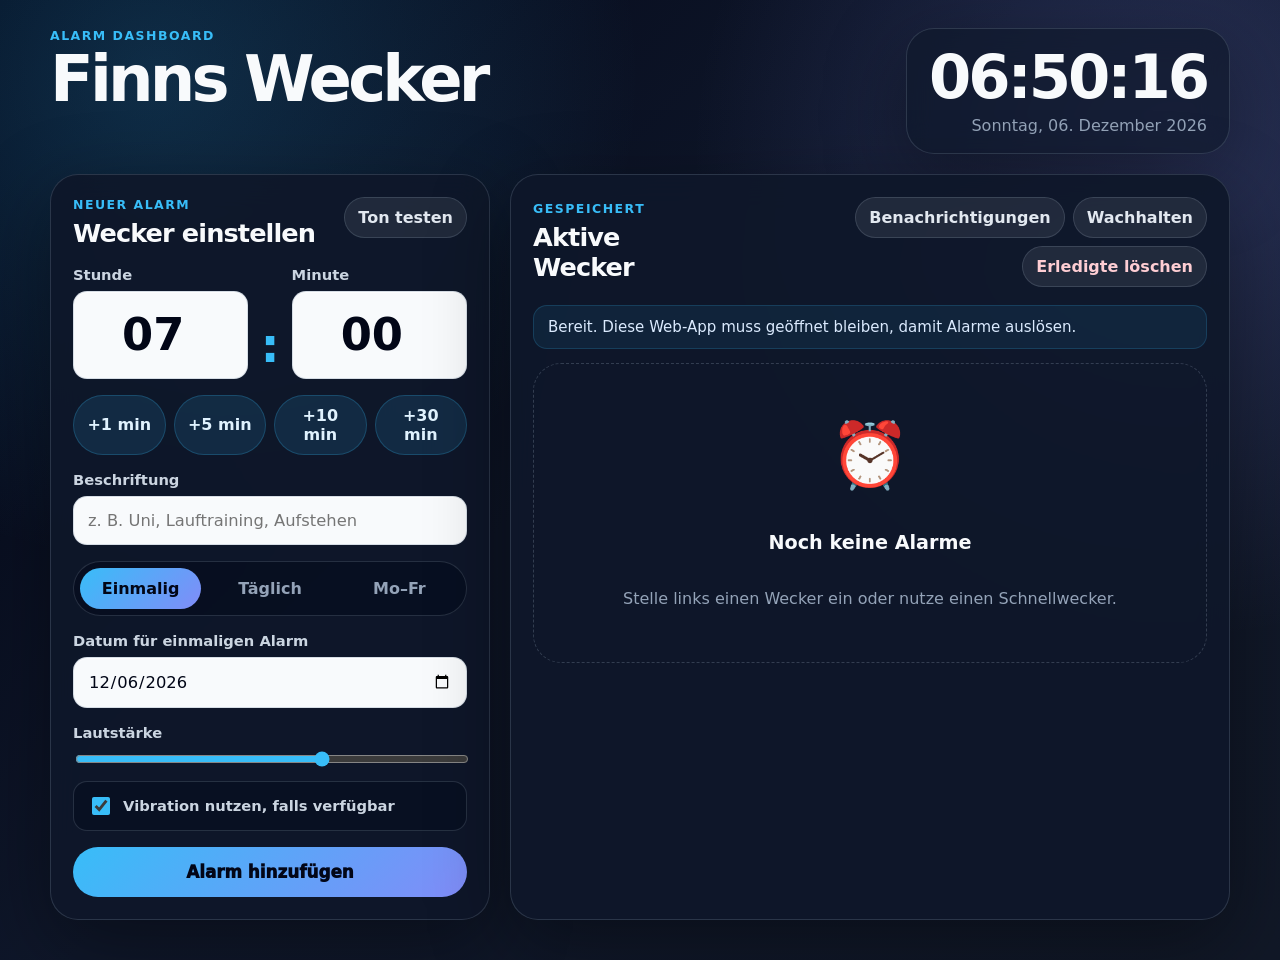
==== index.html @ 6ac674b1 "first commit" ====
<!doctype html>
<html lang="de">
<head>
  <meta charset="utf-8" />
  <meta name="viewport" content="width=device-width, initial-scale=1" />
  <meta name="theme-color" content="#0f172a" />
  <title>Finns Wecker</title>
  <link rel="manifest" href="manifest.json" />
  <link rel="stylesheet" href="styles.css" />
</head>
<body>
  <div class="app-shell">
    <header class="topbar">
      <div>
        <p class="eyebrow">Alarm Dashboard</p>
        <h1>Finns Wecker</h1>
      </div>
      <div class="clock-card" aria-label="Aktuelle Uhrzeit">
        <div id="clock" class="clock">--:--:--</div>
        <div id="today" class="today">--</div>
      </div>
    </header>

    <main class="layout">
      <section class="panel create-panel" aria-labelledby="create-title">
        <div class="panel-head">
          <div>
            <p class="eyebrow">Neuer Alarm</p>
            <h2 id="create-title">Wecker einstellen</h2>
          </div>
          <button id="testSoundBtn" class="ghost-button" type="button">Ton testen</button>
        </div>

        <form id="alarmForm" class="alarm-form">
          <div class="time-input-row">
            <label class="field compact">
              <span>Stunde</span>
              <input id="hourInput" type="number" min="0" max="23" inputmode="numeric" value="07" required />
            </label>
            <div class="colon">:</div>
            <label class="field compact">
              <span>Minute</span>
              <input id="minuteInput" type="number" min="0" max="59" inputmode="numeric" value="30" required />
            </label>
          </div>

          <div class="quick-row" aria-label="Schnellwecker">
            <button class="chip" type="button" data-add-minutes="1">+1 min</button>
            <button class="chip" type="button" data-add-minutes="5">+5 min</button>
            <button class="chip" type="button" data-add-minutes="10">+10 min</button>
            <button class="chip" type="button" data-add-minutes="30">+30 min</button>
          </div>

          <label class="field">
            <span>Beschriftung</span>
            <input id="labelInput" type="text" maxlength="40" placeholder="z. B. Uni, Lauftraining, Aufstehen" />
          </label>

          <div class="segmented" role="radiogroup" aria-label="Alarmtyp">
            <label>
              <input type="radio" name="alarmType" value="once" checked />
              <span>Einmalig</span>
            </label>
            <label>
              <input type="radio" name="alarmType" value="daily" />
              <span>Täglich</span>
            </label>
            <label>
              <input type="radio" name="alarmType" value="weekdays" />
              <span>Mo–Fr</span>
            </label>
          </div>

          <label id="dateField" class="field">
            <span>Datum für einmaligen Alarm</span>
            <input id="dateInput" type="date" required />
          </label>

          <div class="settings-grid">
            <label class="field">
              <span>Lautstärke</span>
              <input id="volumeInput" type="range" min="0.05" max="1" step="0.05" value="0.65" />
            </label>
            <label class="toggle-row">
              <input id="vibrateInput" type="checkbox" checked />
              <span>Vibration nutzen, falls verfügbar</span>
            </label>
          </div>

          <button class="primary-button" type="submit">Alarm hinzufügen</button>
        </form>
      </section>

      <section class="panel list-panel" aria-labelledby="list-title">
        <div class="panel-head list-head">
          <div>
            <p class="eyebrow">Gespeichert</p>
            <h2 id="list-title">Aktive Wecker</h2>
          </div>
          <div class="head-actions">
            <button id="notifyBtn" class="ghost-button" type="button">Benachrichtigungen</button>
            <button id="wakeLockBtn" class="ghost-button" type="button">Wachhalten</button>
            <button id="clearDoneBtn" class="ghost-button danger-text" type="button">Erledigte löschen</button>
          </div>
        </div>

        <div id="status" class="status" role="status">Bereit. Diese Web-App muss geöffnet bleiben, damit Alarme auslösen.</div>
        <div id="alarmsList" class="alarms-list" aria-live="polite"></div>
        <div id="emptyState" class="empty-state">
          <div class="empty-icon">⏰</div>
          <h3>Noch keine Alarme</h3>
          <p>Stelle links einen Wecker ein oder nutze einen Schnellwecker.</p>
        </div>
      </section>
    </main>
  </div>

  <div id="alarmOverlay" class="overlay hidden" role="dialog" aria-modal="true" aria-labelledby="ringTitle">
    <div class="ring-card">
      <p class="eyebrow">Alarm</p>
      <h2 id="ringTitle">Zeit ist um</h2>
      <div id="ringTime" class="ring-time">--:--</div>
      <div id="ringLabel" class="ring-label">Alarm</div>
      <div class="ring-actions">
        <button id="stopBtn" class="primary-button stop-button" type="button">Stoppen</button>
        <button id="snooze5Btn" class="secondary-button" type="button">Snooze 5 min</button>
        <button id="snooze10Btn" class="secondary-button" type="button">Snooze 10 min</button>
      </div>
    </div>
  </div>

  <template id="alarmTemplate">
    <article class="alarm-card">
      <div class="alarm-main">
        <div class="alarm-time">07:30</div>
        <div>
          <h3 class="alarm-label">Alarm</h3>
          <p class="alarm-meta">Einmalig · Heute</p>
        </div>
      </div>
      <div class="alarm-actions">
        <button class="small-button toggle-btn" type="button">Deaktivieren</button>
        <button class="small-button delete-btn danger" type="button">Löschen</button>
      </div>
    </article>
  </template>

  <script src="app.js"></script>
</body>
</html>
---- styles.css ----
:root {
  --bg: #0b1020;
  --bg2: #111827;
  --panel: rgba(15, 23, 42, 0.92);
  --panel-solid: #111827;
  --text: #f8fafc;
  --muted: #94a3b8;
  --line: rgba(148, 163, 184, 0.22);
  --accent: #38bdf8;
  --accent2: #818cf8;
  --accent-dark: #0284c7;
  --danger: #fb7185;
  --success: #34d399;
  --shadow: 0 24px 80px rgba(0, 0, 0, 0.38);
  --radius-xl: 28px;
  --radius-lg: 20px;
  --radius-md: 14px;
  --font: Inter, ui-sans-serif, system-ui, -apple-system, BlinkMacSystemFont, "Segoe UI", sans-serif;
}

* { box-sizing: border-box; }

html, body { min-height: 100%; }

body {
  margin: 0;
  font-family: var(--font);
  color: var(--text);
  background:
    radial-gradient(circle at 12% 8%, rgba(56, 189, 248, 0.20), transparent 34%),
    radial-gradient(circle at 92% 16%, rgba(129, 140, 248, 0.22), transparent 34%),
    linear-gradient(135deg, #020617 0%, #0f172a 46%, #111827 100%);
}

button, input { font: inherit; }
button { cursor: pointer; }
button:disabled { cursor: not-allowed; opacity: 0.55; }

.app-shell {
  width: min(1180px, calc(100% - 32px));
  margin: 0 auto;
  padding: 28px 0 40px;
}

.topbar {
  display: flex;
  align-items: stretch;
  justify-content: space-between;
  gap: 18px;
  margin-bottom: 20px;
}

.eyebrow {
  margin: 0 0 6px;
  color: var(--accent);
  font-size: 0.78rem;
  font-weight: 800;
  letter-spacing: 0.12em;
  text-transform: uppercase;
}

h1, h2, h3 { margin: 0; }
h1 { font-size: clamp(2.1rem, 5vw, 4.3rem); letter-spacing: -0.06em; line-height: 0.95; }
h2 { font-size: clamp(1.4rem, 2vw, 2rem); letter-spacing: -0.035em; }
h3 { font-size: 1rem; }

.clock-card {
  min-width: 280px;
  border: 1px solid var(--line);
  border-radius: var(--radius-xl);
  padding: 18px 22px;
  background: rgba(15, 23, 42, 0.66);
  box-shadow: var(--shadow);
  backdrop-filter: blur(16px);
  text-align: right;
}

.clock {
  font-variant-numeric: tabular-nums;
  font-size: clamp(2rem, 5vw, 3.8rem);
  font-weight: 900;
  line-height: 1;
  letter-spacing: -0.05em;
}
.today { color: var(--muted); margin-top: 8px; }

.layout {
  display: grid;
  grid-template-columns: minmax(340px, 440px) 1fr;
  gap: 20px;
}

.panel {
  border: 1px solid var(--line);
  border-radius: var(--radius-xl);
  background: var(--panel);
  box-shadow: var(--shadow);
  backdrop-filter: blur(16px);
  padding: 22px;
}

.panel-head {
  display: flex;
  align-items: flex-start;
  justify-content: space-between;
  gap: 12px;
  margin-bottom: 18px;
}

.alarm-form { display: grid; gap: 16px; }

.time-input-row {
  display: grid;
  grid-template-columns: 1fr auto 1fr;
  align-items: end;
  gap: 12px;
}

.colon {
  padding-bottom: 10px;
  font-size: 3rem;
  font-weight: 900;
  color: var(--accent);
  line-height: 1;
}

.field { display: grid; gap: 8px; }
.field span, .toggle-row span {
  color: #cbd5e1;
  font-size: 0.92rem;
  font-weight: 750;
}

input[type="number"], input[type="text"], input[type="date"] {
  width: 100%;
  border: 1px solid rgba(148, 163, 184, 0.34);
  border-radius: var(--radius-md);
  background: #f8fafc;
  color: #020617;
  padding: 14px 14px;
  outline: none;
  box-shadow: inset 0 1px 0 rgba(255, 255, 255, 0.7);
}

input[type="number"] {
  height: 88px;
  text-align: center;
  font-size: 2.8rem;
  font-weight: 900;
  font-variant-numeric: tabular-nums;
}

input[type="text"], input[type="date"] { font-size: 1.02rem; }
input:focus { border-color: var(--accent); box-shadow: 0 0 0 4px rgba(56, 189, 248, 0.18); }

.quick-row { display: grid; grid-template-columns: repeat(4, 1fr); gap: 8px; }
.chip, .ghost-button, .small-button, .secondary-button, .primary-button {
  border: 0;
  border-radius: 999px;
  transition: transform 0.12s ease, opacity 0.12s ease, background 0.12s ease;
}
.chip:hover, .ghost-button:hover, .small-button:hover, .secondary-button:hover, .primary-button:hover { transform: translateY(-1px); }
.chip {
  padding: 10px 8px;
  background: rgba(56, 189, 248, 0.12);
  color: #e0f2fe;
  border: 1px solid rgba(56, 189, 248, 0.22);
  font-weight: 800;
}

.segmented {
  display: grid;
  grid-template-columns: repeat(3, 1fr);
  gap: 8px;
  padding: 6px;
  border: 1px solid var(--line);
  border-radius: 999px;
  background: rgba(2, 6, 23, 0.42);
}
.segmented label { position: relative; }
.segmented input { position: absolute; opacity: 0; pointer-events: none; }
.segmented span {
  display: block;
  padding: 11px 10px;
  border-radius: 999px;
  text-align: center;
  color: var(--muted);
  font-weight: 850;
}
.segmented input:checked + span {
  background: linear-gradient(135deg, var(--accent), var(--accent2));
  color: #020617;
}

.settings-grid { display: grid; gap: 12px; }
.toggle-row {
  display: flex;
  align-items: center;
  gap: 10px;
  padding: 12px 14px;
  border: 1px solid var(--line);
  border-radius: var(--radius-md);
  background: rgba(2, 6, 23, 0.32);
}
.toggle-row input { width: 18px; height: 18px; accent-color: var(--accent); }
input[type="range"] { width: 100%; accent-color: var(--accent); }

.primary-button {
  width: 100%;
  padding: 15px 18px;
  background: linear-gradient(135deg, var(--accent), var(--accent2));
  color: #020617;
  font-weight: 950;
  font-size: 1.05rem;
}
.secondary-button {
  padding: 14px 16px;
  background: rgba(255, 255, 255, 0.09);
  color: var(--text);
  border: 1px solid var(--line);
  font-weight: 850;
}
.ghost-button {
  padding: 10px 13px;
  background: rgba(255, 255, 255, 0.08);
  color: #e2e8f0;
  border: 1px solid var(--line);
  font-weight: 850;
  white-space: nowrap;
}
.danger-text { color: #fecdd3; }

.list-panel { min-height: 620px; }
.list-head { align-items: center; }
.head-actions { display: flex; flex-wrap: wrap; justify-content: flex-end; gap: 8px; }
.status {
  margin-bottom: 14px;
  padding: 12px 14px;
  border: 1px solid rgba(56, 189, 248, 0.18);
  border-radius: var(--radius-md);
  background: rgba(56, 189, 248, 0.08);
  color: #dbeafe;
  font-size: 0.94rem;
}

.alarms-list { display: grid; gap: 12px; }
.alarm-card {
  display: flex;
  align-items: center;
  justify-content: space-between;
  gap: 14px;
  padding: 16px;
  border: 1px solid var(--line);
  border-radius: var(--radius-lg);
  background: linear-gradient(180deg, rgba(255,255,255,0.075), rgba(255,255,255,0.035));
}
.alarm-card.disabled { opacity: 0.52; }
.alarm-main { display: flex; align-items: center; gap: 14px; min-width: 0; }
.alarm-time {
  min-width: 94px;
  font-size: 2rem;
  line-height: 1;
  letter-spacing: -0.055em;
  font-weight: 950;
  font-variant-numeric: tabular-nums;
  color: var(--text);
}
.alarm-label { margin-bottom: 4px; overflow-wrap: anywhere; }
.alarm-meta { margin: 0; color: var(--muted); font-size: 0.92rem; }
.alarm-actions { display: flex; gap: 8px; flex-shrink: 0; }
.small-button {
  padding: 10px 13px;
  background: rgba(255, 255, 255, 0.09);
  color: var(--text);
  border: 1px solid var(--line);
  font-weight: 850;
}
.small-button.danger { color: #fecdd3; background: rgba(251, 113, 133, 0.10); }

.empty-state {
  display: none;
  min-height: 300px;
  place-items: center;
  text-align: center;
  color: var(--muted);
  border: 1px dashed rgba(148, 163, 184, 0.28);
  border-radius: var(--radius-xl);
  padding: 40px;
}
.empty-state.visible { display: grid; }
.empty-icon { font-size: 4rem; margin-bottom: 10px; }
.empty-state h3 { color: var(--text); font-size: 1.2rem; margin-bottom: 6px; }
.empty-state p { margin: 0; }

.overlay {
  position: fixed;
  inset: 0;
  z-index: 30;
  display: grid;
  place-items: center;
  padding: 20px;
  background: rgba(2, 6, 23, 0.76);
  backdrop-filter: blur(14px);
}
.overlay.hidden { display: none; }
.ring-card {
  width: min(560px, 100%);
  border: 1px solid rgba(255, 255, 255, 0.18);
  border-radius: 34px;
  padding: 34px;
  background: linear-gradient(145deg, #0f172a, #111827 55%, #1e1b4b);
  box-shadow: 0 30px 100px rgba(0,0,0,0.55);
  text-align: center;
}
.ring-card h2 { font-size: 2.2rem; }
.ring-time {
  margin: 18px 0 6px;
  font-size: clamp(4.8rem, 14vw, 7.5rem);
  line-height: 0.9;
  font-weight: 1000;
  letter-spacing: -0.09em;
  color: var(--accent);
  font-variant-numeric: tabular-nums;
}
.ring-label { color: #e2e8f0; font-size: 1.2rem; margin-bottom: 26px; }
.ring-actions { display: grid; gap: 10px; }
.stop-button { background: linear-gradient(135deg, #22c55e, #38bdf8); }

@media (max-width: 900px) {
  .topbar { flex-direction: column; }
  .clock-card { text-align: left; min-width: 0; }
  .layout { grid-template-columns: 1fr; }
  .list-panel { min-height: 420px; }
}

@media (max-width: 560px) {
  .app-shell { width: min(100% - 20px, 1180px); padding-top: 16px; }
  .panel { padding: 16px; border-radius: 22px; }
  .panel-head, .list-head { flex-direction: column; align-items: stretch; }
  .head-actions { justify-content: stretch; }
  .head-actions .ghost-button { flex: 1; }
  .quick-row { grid-template-columns: repeat(2, 1fr); }
  .segmented { grid-template-columns: 1fr; border-radius: var(--radius-lg); }
  .alarm-card { align-items: stretch; flex-direction: column; }
  .alarm-actions { display: grid; grid-template-columns: 1fr 1fr; }
  .small-button { width: 100%; }
}
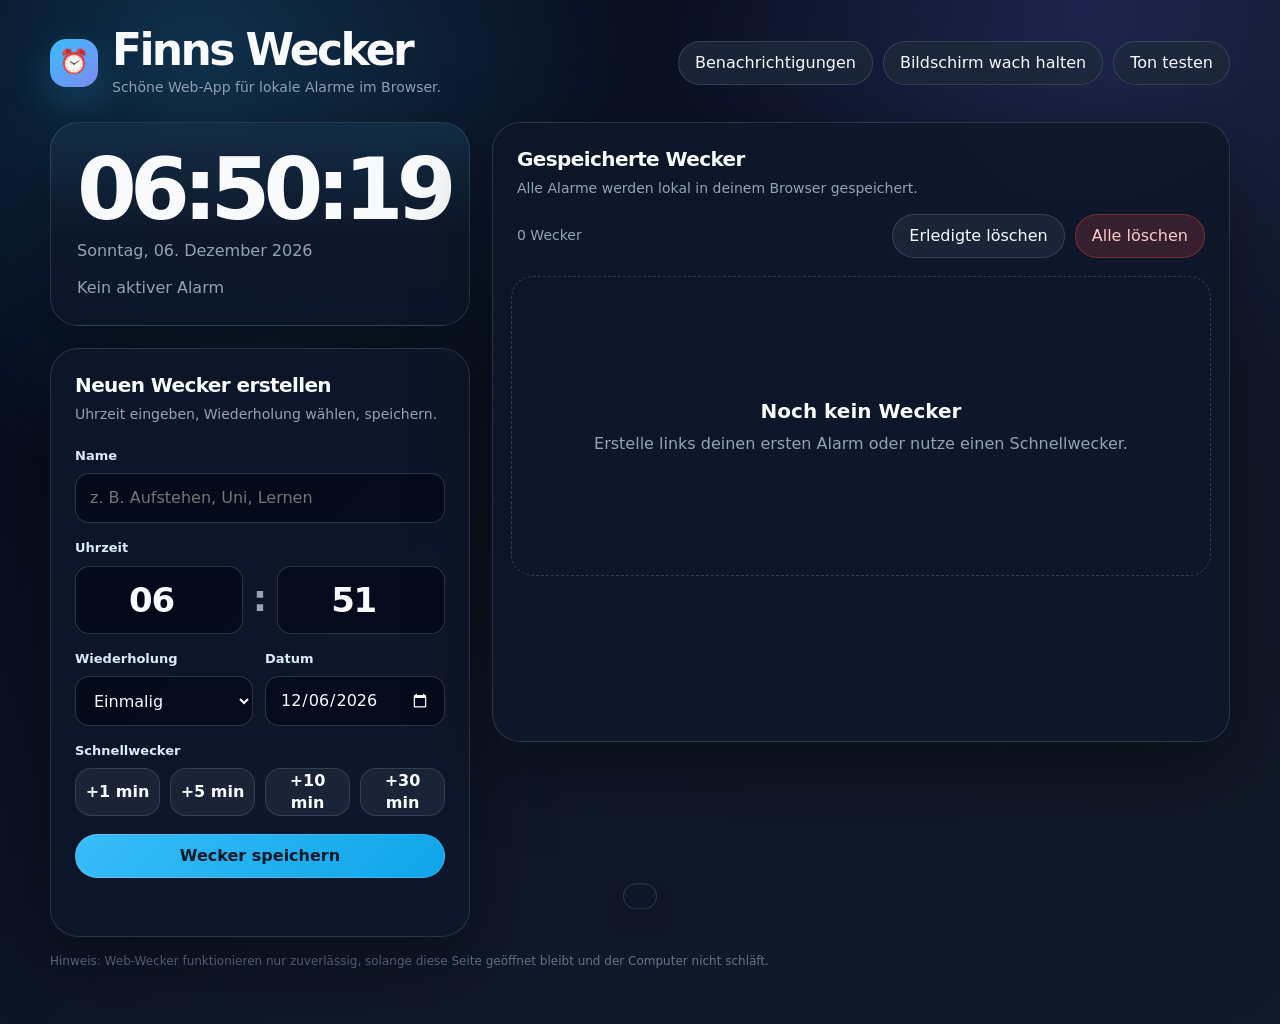
==== commit df80261c: "blödmann" ====
--- a/index.html
+++ b/index.html
@@ -5,146 +5,1191 @@
   <meta name="viewport" content="width=device-width, initial-scale=1" />
   <meta name="theme-color" content="#0f172a" />
   <title>Finns Wecker</title>
-  <link rel="manifest" href="manifest.json" />
-  <link rel="stylesheet" href="styles.css" />
+  <style>
+    :root {
+      color-scheme: dark;
+      --bg: #080d18;
+      --bg-soft: #0f172a;
+      --card: rgba(15, 23, 42, 0.92);
+      --card-2: rgba(30, 41, 59, 0.82);
+      --line: rgba(148, 163, 184, 0.22);
+      --text: #f8fafc;
+      --muted: #94a3b8;
+      --muted-2: #64748b;
+      --accent: #38bdf8;
+      --accent-2: #0ea5e9;
+      --ok: #22c55e;
+      --warn: #f59e0b;
+      --danger: #ef4444;
+      --shadow: 0 24px 80px rgba(0, 0, 0, 0.42);
+      --radius-xl: 28px;
+      --radius-lg: 20px;
+      --radius-md: 14px;
+      --focus: 0 0 0 4px rgba(56, 189, 248, 0.28);
+    }
+
+    * { box-sizing: border-box; }
+
+    body {
+      margin: 0;
+      min-height: 100vh;
+      background:
+        radial-gradient(circle at 15% 5%, rgba(56, 189, 248, 0.22), transparent 30%),
+        radial-gradient(circle at 85% 0%, rgba(99, 102, 241, 0.18), transparent 28%),
+        linear-gradient(135deg, #020617, #0f172a 52%, #111827);
+      color: var(--text);
+      font-family: Inter, ui-sans-serif, system-ui, -apple-system, BlinkMacSystemFont, "Segoe UI", sans-serif;
+      line-height: 1.4;
+    }
+
+    button,
+    input,
+    select {
+      font: inherit;
+    }
+
+    button {
+      border: 0;
+      cursor: pointer;
+      user-select: none;
+    }
+
+    button:disabled {
+      cursor: not-allowed;
+      opacity: 0.5;
+    }
+
+    .app {
+      width: min(1180px, calc(100% - 32px));
+      margin: 0 auto;
+      padding: 28px 0 42px;
+    }
+
+    .topbar {
+      display: flex;
+      align-items: center;
+      justify-content: space-between;
+      gap: 18px;
+      margin-bottom: 24px;
+    }
+
+    .brand {
+      display: flex;
+      align-items: center;
+      gap: 14px;
+    }
+
+    .logo {
+      width: 48px;
+      height: 48px;
+      border-radius: 16px;
+      display: grid;
+      place-items: center;
+      background: linear-gradient(135deg, var(--accent), #818cf8);
+      box-shadow: 0 16px 40px rgba(56, 189, 248, 0.22);
+      color: #00111d;
+      font-weight: 900;
+      font-size: 24px;
+    }
+
+    .brand h1 {
+      margin: 0;
+      font-size: clamp(28px, 4vw, 44px);
+      letter-spacing: -0.06em;
+      line-height: 1;
+    }
+
+    .brand p {
+      margin: 6px 0 0;
+      color: var(--muted);
+      font-size: 14px;
+    }
+
+    .top-actions {
+      display: flex;
+      gap: 10px;
+      flex-wrap: wrap;
+      justify-content: flex-end;
+    }
+
+    .btn {
+      min-height: 44px;
+      padding: 0 16px;
+      border-radius: 999px;
+      color: var(--text);
+      background: rgba(30, 41, 59, 0.82);
+      border: 1px solid var(--line);
+      transition: transform .16s ease, background .16s ease, border-color .16s ease;
+    }
+
+    .btn:hover { transform: translateY(-1px); border-color: rgba(148, 163, 184, 0.45); }
+    .btn:focus-visible { outline: none; box-shadow: var(--focus); }
+
+    .btn-primary {
+      background: linear-gradient(135deg, var(--accent), var(--accent-2));
+      color: #001827;
+      font-weight: 800;
+      border-color: rgba(255,255,255,0.15);
+    }
+
+    .btn-danger { background: rgba(239, 68, 68, 0.18); border-color: rgba(239, 68, 68, 0.38); color: #fecaca; }
+    .btn-ok { background: rgba(34, 197, 94, 0.18); border-color: rgba(34, 197, 94, 0.38); color: #bbf7d0; }
+
+    .grid {
+      display: grid;
+      grid-template-columns: minmax(310px, 420px) 1fr;
+      gap: 22px;
+      align-items: start;
+    }
+
+    .card {
+      border: 1px solid var(--line);
+      background: var(--card);
+      border-radius: var(--radius-xl);
+      box-shadow: var(--shadow);
+      backdrop-filter: blur(18px);
+      overflow: hidden;
+    }
+
+    .clock-card {
+      padding: 26px;
+      margin-bottom: 22px;
+      background:
+        linear-gradient(180deg, rgba(56, 189, 248, 0.13), transparent 55%),
+        var(--card);
+    }
+
+    .time {
+      font-variant-numeric: tabular-nums;
+      font-size: clamp(58px, 8vw, 86px);
+      letter-spacing: -0.08em;
+      line-height: .95;
+      font-weight: 900;
+    }
+
+    .date-line {
+      margin-top: 10px;
+      color: var(--muted);
+      display: flex;
+      justify-content: space-between;
+      gap: 14px;
+      flex-wrap: wrap;
+    }
+
+    .panel-head {
+      padding: 22px 24px 0;
+    }
+
+    .panel-head h2 {
+      margin: 0;
+      font-size: 20px;
+      letter-spacing: -0.03em;
+    }
+
+    .panel-head p {
+      margin: 6px 0 0;
+      color: var(--muted);
+      font-size: 14px;
+    }
+
+    form {
+      padding: 22px 24px 24px;
+    }
+
+    .field {
+      margin-bottom: 16px;
+    }
+
+    label {
+      display: block;
+      color: #dbeafe;
+      font-size: 13px;
+      font-weight: 800;
+      margin-bottom: 8px;
+    }
+
+    input,
+    select {
+      width: 100%;
+      min-height: 50px;
+      border-radius: var(--radius-md);
+      border: 1px solid rgba(148, 163, 184, 0.28);
+      background: rgba(2, 6, 23, 0.68);
+      color: var(--text);
+      padding: 0 14px;
+      outline: none;
+      transition: border-color .16s ease, box-shadow .16s ease, background .16s ease;
+    }
+
+    input:focus,
+    select:focus {
+      border-color: var(--accent);
+      box-shadow: var(--focus);
+      background: rgba(2, 6, 23, 0.88);
+    }
+
+    input[type="date"] { color-scheme: dark; }
+
+    .time-inputs {
+      display: grid;
+      grid-template-columns: 1fr auto 1fr;
+      gap: 10px;
+      align-items: end;
+    }
+
+    .time-inputs input {
+      text-align: center;
+      font-size: 34px;
+      font-weight: 900;
+      letter-spacing: -0.04em;
+      height: 68px;
+    }
+
+    .colon {
+      font-size: 36px;
+      line-height: 68px;
+      color: var(--muted);
+      font-weight: 900;
+      padding-bottom: 1px;
+    }
+
+    .row {
+      display: grid;
+      grid-template-columns: 1fr 1fr;
+      gap: 12px;
+    }
+
+    .quick-grid {
+      display: grid;
+      grid-template-columns: repeat(4, 1fr);
+      gap: 10px;
+      margin-top: 6px;
+    }
+
+    .quick-grid .btn {
+      min-height: 48px;
+      border-radius: 16px;
+      padding: 0 8px;
+      font-weight: 800;
+    }
+
+    .submit-row {
+      display: grid;
+      grid-template-columns: 1fr;
+      gap: 10px;
+      margin-top: 18px;
+    }
+
+    .list-card {
+      min-height: 620px;
+    }
+
+    .list-toolbar {
+      padding: 16px 24px 0;
+      display: flex;
+      gap: 10px;
+      justify-content: space-between;
+      align-items: center;
+      flex-wrap: wrap;
+    }
+
+    .count {
+      color: var(--muted);
+      font-size: 14px;
+    }
+
+    .alarm-list {
+      padding: 18px 18px 20px;
+      display: grid;
+      gap: 12px;
+    }
+
+    .empty {
+      min-height: 300px;
+      display: grid;
+      place-items: center;
+      text-align: center;
+      color: var(--muted);
+      border: 1px dashed rgba(148, 163, 184, 0.28);
+      border-radius: 22px;
+      padding: 30px;
+    }
+
+    .empty strong { display: block; color: var(--text); font-size: 20px; margin-bottom: 8px; }
+
+    .alarm-item {
+      display: grid;
+      grid-template-columns: 116px 1fr auto;
+      gap: 16px;
+      align-items: center;
+      padding: 16px;
+      border-radius: 22px;
+      background: rgba(15, 23, 42, 0.72);
+      border: 1px solid rgba(148, 163, 184, 0.2);
+    }
+
+    .alarm-item.off {
+      opacity: .56;
+    }
+
+    .alarm-time {
+      font-size: 34px;
+      font-weight: 900;
+      letter-spacing: -0.06em;
+      font-variant-numeric: tabular-nums;
+    }
+
+    .alarm-info h3 {
+      margin: 0 0 6px;
+      font-size: 18px;
+      letter-spacing: -0.02em;
+    }
+
+    .meta {
+      color: var(--muted);
+      font-size: 13px;
+      display: flex;
+      flex-wrap: wrap;
+      gap: 8px;
+      align-items: center;
+    }
+
+    .pill {
+      display: inline-flex;
+      align-items: center;
+      height: 26px;
+      padding: 0 10px;
+      border-radius: 999px;
+      font-size: 12px;
+      font-weight: 800;
+      background: rgba(148, 163, 184, 0.14);
+      color: #cbd5e1;
+      border: 1px solid rgba(148, 163, 184, 0.18);
+    }
+
+    .pill.active { background: rgba(34, 197, 94, 0.14); color: #bbf7d0; border-color: rgba(34, 197, 94, 0.28); }
+    .pill.off { background: rgba(239, 68, 68, 0.12); color: #fecaca; border-color: rgba(239, 68, 68, 0.25); }
+    .pill.snooze { background: rgba(245, 158, 11, 0.13); color: #fde68a; border-color: rgba(245, 158, 11, 0.24); }
+
+    .item-actions {
+      display: flex;
+      gap: 8px;
+      flex-wrap: wrap;
+      justify-content: flex-end;
+    }
+
+    .icon-btn {
+      width: 42px;
+      height: 42px;
+      border-radius: 14px;
+      display: grid;
+      place-items: center;
+      background: rgba(30, 41, 59, 0.9);
+      color: var(--text);
+      border: 1px solid rgba(148, 163, 184, 0.2);
+      font-weight: 900;
+    }
+
+    .icon-btn:hover { background: rgba(51, 65, 85, 0.95); }
+    .icon-btn:focus-visible { outline: none; box-shadow: var(--focus); }
+
+    .status {
+      margin-top: 16px;
+      color: var(--muted);
+      font-size: 13px;
+      min-height: 18px;
+    }
+
+    .modal {
+      position: fixed;
+      inset: 0;
+      z-index: 40;
+      display: none;
+      align-items: center;
+      justify-content: center;
+      padding: 20px;
+      background: rgba(2, 6, 23, 0.82);
+      backdrop-filter: blur(18px);
+    }
+
+    .modal.open { display: flex; }
+
+    .alarm-popup {
+      width: min(620px, 100%);
+      border-radius: 34px;
+      border: 1px solid rgba(255,255,255,0.14);
+      background:
+        radial-gradient(circle at 50% 0%, rgba(56, 189, 248, 0.24), transparent 48%),
+        #0f172a;
+      box-shadow: 0 40px 120px rgba(0,0,0,.68);
+      padding: 32px;
+      text-align: center;
+    }
+
+    .ring {
+      width: 90px;
+      height: 90px;
+      margin: 0 auto 18px;
+      border-radius: 30px;
+      display: grid;
+      place-items: center;
+      background: linear-gradient(135deg, var(--accent), #818cf8);
+      color: #001827;
+      font-size: 44px;
+      animation: pulse 1.05s ease-in-out infinite;
+    }
+
+    @keyframes pulse {
+      0%, 100% { transform: scale(1) rotate(-4deg); }
+      50% { transform: scale(1.08) rotate(4deg); }
+    }
+
+    .popup-time {
+      font-size: clamp(72px, 16vw, 130px);
+      line-height: .9;
+      letter-spacing: -0.08em;
+      font-weight: 950;
+      font-variant-numeric: tabular-nums;
+    }
+
+    .popup-label {
+      margin: 16px auto 28px;
+      color: #dbeafe;
+      font-size: 22px;
+      font-weight: 700;
+    }
+
+    .popup-actions {
+      display: grid;
+      grid-template-columns: 1.2fr 1fr 1fr;
+      gap: 12px;
+    }
+
+    .popup-actions .btn {
+      min-height: 62px;
+      border-radius: 20px;
+      font-size: 17px;
+      font-weight: 900;
+    }
+
+    .toast {
+      position: fixed;
+      left: 50%;
+      bottom: 22px;
+      transform: translateX(-50%) translateY(120%);
+      transition: transform .22s ease;
+      z-index: 60;
+      padding: 12px 16px;
+      border-radius: 999px;
+      background: rgba(15, 23, 42, 0.96);
+      border: 1px solid rgba(148, 163, 184, 0.24);
+      color: var(--text);
+      box-shadow: 0 12px 36px rgba(0,0,0,.4);
+      max-width: min(640px, calc(100% - 32px));
+      text-align: center;
+    }
+
+    .toast.show { transform: translateX(-50%) translateY(0); }
+
+    .footer-note {
+      color: var(--muted-2);
+      font-size: 12px;
+      margin-top: 16px;
+    }
+
+    @media (max-width: 900px) {
+      .grid { grid-template-columns: 1fr; }
+      .list-card { min-height: auto; }
+    }
+
+    @media (max-width: 650px) {
+      .app { width: min(100% - 20px, 1180px); padding-top: 14px; }
+      .topbar { align-items: flex-start; flex-direction: column; }
+      .top-actions { justify-content: flex-start; }
+      .alarm-item { grid-template-columns: 1fr; gap: 10px; }
+      .item-actions { justify-content: flex-start; }
+      .popup-actions { grid-template-columns: 1fr; }
+      .row { grid-template-columns: 1fr; }
+      .quick-grid { grid-template-columns: repeat(2, 1fr); }
+    }
+  </style>
 </head>
 <body>
-  <div class="app-shell">
+  <main class="app">
     <header class="topbar">
-      <div>
-        <p class="eyebrow">Alarm Dashboard</p>
-        <h1>Finns Wecker</h1>
+      <div class="brand">
+        <div class="logo" aria-hidden="true">⏰</div>
+        <div>
+          <h1>Finns Wecker</h1>
+          <p>Schöne Web-App für lokale Alarme im Browser.</p>
+        </div>
       </div>
-      <div class="clock-card" aria-label="Aktuelle Uhrzeit">
-        <div id="clock" class="clock">--:--:--</div>
-        <div id="today" class="today">--</div>
+      <div class="top-actions">
+        <button id="notifyBtn" class="btn" type="button">Benachrichtigungen</button>
+        <button id="wakeBtn" class="btn" type="button">Bildschirm wach halten</button>
+        <button id="testBtn" class="btn" type="button">Ton testen</button>
       </div>
     </header>
 
-    <main class="layout">
-      <section class="panel create-panel" aria-labelledby="create-title">
+    <section class="grid">
+      <div>
+        <section class="card clock-card" aria-label="Aktuelle Uhrzeit">
+          <div id="clock" class="time">--:--:--</div>
+          <div class="date-line">
+            <span id="dateText">--</span>
+            <span id="nextText">Kein aktiver Alarm</span>
+          </div>
+        </section>
+
+        <section class="card">
+          <div class="panel-head">
+            <h2>Neuen Wecker erstellen</h2>
+            <p>Uhrzeit eingeben, Wiederholung wählen, speichern.</p>
+          </div>
+
+          <form id="alarmForm" autocomplete="off">
+            <div class="field">
+              <label for="label">Name</label>
+              <input id="label" type="text" placeholder="z. B. Aufstehen, Uni, Lernen" maxlength="42" />
+            </div>
+
+            <div class="field">
+              <label>Uhrzeit</label>
+              <div class="time-inputs">
+                <input id="hour" type="number" inputmode="numeric" min="0" max="23" step="1" aria-label="Stunde" />
+                <div class="colon">:</div>
+                <input id="minute" type="number" inputmode="numeric" min="0" max="59" step="1" aria-label="Minute" />
+              </div>
+            </div>
+
+            <div class="row">
+              <div class="field">
+                <label for="repeat">Wiederholung</label>
+                <select id="repeat">
+                  <option value="once">Einmalig</option>
+                  <option value="daily">Täglich</option>
+                  <option value="weekdays">Mo–Fr</option>
+                </select>
+              </div>
+              <div class="field" id="dateField">
+                <label for="date">Datum</label>
+                <input id="date" type="date" />
+              </div>
+            </div>
+
+            <div class="field">
+              <label>Schnellwecker</label>
+              <div class="quick-grid">
+                <button class="btn" type="button" data-quick="1">+1 min</button>
+                <button class="btn" type="button" data-quick="5">+5 min</button>
+                <button class="btn" type="button" data-quick="10">+10 min</button>
+                <button class="btn" type="button" data-quick="30">+30 min</button>
+              </div>
+            </div>
+
+            <div class="submit-row">
+              <button class="btn btn-primary" type="submit">Wecker speichern</button>
+            </div>
+
+            <div id="formStatus" class="status" role="status"></div>
+          </form>
+        </section>
+      </div>
+
+      <section class="card list-card">
         <div class="panel-head">
-          <div>
-            <p class="eyebrow">Neuer Alarm</p>
-            <h2 id="create-title">Wecker einstellen</h2>
-          </div>
-          <button id="testSoundBtn" class="ghost-button" type="button">Ton testen</button>
+          <h2>Gespeicherte Wecker</h2>
+          <p>Alle Alarme werden lokal in deinem Browser gespeichert.</p>
         </div>
-
-        <form id="alarmForm" class="alarm-form">
-          <div class="time-input-row">
-            <label class="field compact">
-              <span>Stunde</span>
-              <input id="hourInput" type="number" min="0" max="23" inputmode="numeric" value="07" required />
-            </label>
-            <div class="colon">:</div>
-            <label class="field compact">
-              <span>Minute</span>
-              <input id="minuteInput" type="number" min="0" max="59" inputmode="numeric" value="30" required />
-            </label>
-          </div>
-
-          <div class="quick-row" aria-label="Schnellwecker">
-            <button class="chip" type="button" data-add-minutes="1">+1 min</button>
-            <button class="chip" type="button" data-add-minutes="5">+5 min</button>
-            <button class="chip" type="button" data-add-minutes="10">+10 min</button>
-            <button class="chip" type="button" data-add-minutes="30">+30 min</button>
-          </div>
-
-          <label class="field">
-            <span>Beschriftung</span>
-            <input id="labelInput" type="text" maxlength="40" placeholder="z. B. Uni, Lauftraining, Aufstehen" />
-          </label>
-
-          <div class="segmented" role="radiogroup" aria-label="Alarmtyp">
-            <label>
-              <input type="radio" name="alarmType" value="once" checked />
-              <span>Einmalig</span>
-            </label>
-            <label>
-              <input type="radio" name="alarmType" value="daily" />
-              <span>Täglich</span>
-            </label>
-            <label>
-              <input type="radio" name="alarmType" value="weekdays" />
-              <span>Mo–Fr</span>
-            </label>
-          </div>
-
-          <label id="dateField" class="field">
-            <span>Datum für einmaligen Alarm</span>
-            <input id="dateInput" type="date" required />
-          </label>
-
-          <div class="settings-grid">
-            <label class="field">
-              <span>Lautstärke</span>
-              <input id="volumeInput" type="range" min="0.05" max="1" step="0.05" value="0.65" />
-            </label>
-            <label class="toggle-row">
-              <input id="vibrateInput" type="checkbox" checked />
-              <span>Vibration nutzen, falls verfügbar</span>
-            </label>
-          </div>
-
-          <button class="primary-button" type="submit">Alarm hinzufügen</button>
-        </form>
-      </section>
-
-      <section class="panel list-panel" aria-labelledby="list-title">
-        <div class="panel-head list-head">
-          <div>
-            <p class="eyebrow">Gespeichert</p>
-            <h2 id="list-title">Aktive Wecker</h2>
-          </div>
-          <div class="head-actions">
-            <button id="notifyBtn" class="ghost-button" type="button">Benachrichtigungen</button>
-            <button id="wakeLockBtn" class="ghost-button" type="button">Wachhalten</button>
-            <button id="clearDoneBtn" class="ghost-button danger-text" type="button">Erledigte löschen</button>
+        <div class="list-toolbar">
+          <div id="count" class="count">0 Wecker</div>
+          <div class="top-actions">
+            <button id="clearDoneBtn" class="btn" type="button">Erledigte löschen</button>
+            <button id="clearAllBtn" class="btn btn-danger" type="button">Alle löschen</button>
           </div>
         </div>
-
-        <div id="status" class="status" role="status">Bereit. Diese Web-App muss geöffnet bleiben, damit Alarme auslösen.</div>
-        <div id="alarmsList" class="alarms-list" aria-live="polite"></div>
-        <div id="emptyState" class="empty-state">
-          <div class="empty-icon">⏰</div>
-          <h3>Noch keine Alarme</h3>
-          <p>Stelle links einen Wecker ein oder nutze einen Schnellwecker.</p>
-        </div>
+        <div id="alarmList" class="alarm-list" aria-live="polite"></div>
       </section>
-    </main>
-  </div>
-
-  <div id="alarmOverlay" class="overlay hidden" role="dialog" aria-modal="true" aria-labelledby="ringTitle">
-    <div class="ring-card">
-      <p class="eyebrow">Alarm</p>
-      <h2 id="ringTitle">Zeit ist um</h2>
-      <div id="ringTime" class="ring-time">--:--</div>
-      <div id="ringLabel" class="ring-label">Alarm</div>
-      <div class="ring-actions">
-        <button id="stopBtn" class="primary-button stop-button" type="button">Stoppen</button>
-        <button id="snooze5Btn" class="secondary-button" type="button">Snooze 5 min</button>
-        <button id="snooze10Btn" class="secondary-button" type="button">Snooze 10 min</button>
+    </section>
+
+    <p class="footer-note">Hinweis: Web-Wecker funktionieren nur zuverlässig, solange diese Seite geöffnet bleibt und der Computer nicht schläft.</p>
+  </main>
+
+  <div id="alarmModal" class="modal" role="dialog" aria-modal="true" aria-labelledby="popupTitle">
+    <div class="alarm-popup">
+      <div class="ring" aria-hidden="true">⏰</div>
+      <div id="popupTitle" class="popup-time">--:--</div>
+      <div id="popupLabel" class="popup-label">Alarm</div>
+      <div class="popup-actions">
+        <button id="stopAlarmBtn" class="btn btn-primary" type="button">Stoppen</button>
+        <button id="snooze5Btn" class="btn" type="button">Snooze 5 min</button>
+        <button id="snooze10Btn" class="btn" type="button">Snooze 10 min</button>
       </div>
     </div>
   </div>
 
-  <template id="alarmTemplate">
-    <article class="alarm-card">
-      <div class="alarm-main">
-        <div class="alarm-time">07:30</div>
-        <div>
-          <h3 class="alarm-label">Alarm</h3>
-          <p class="alarm-meta">Einmalig · Heute</p>
-        </div>
-      </div>
-      <div class="alarm-actions">
-        <button class="small-button toggle-btn" type="button">Deaktivieren</button>
-        <button class="small-button delete-btn danger" type="button">Löschen</button>
-      </div>
-    </article>
-  </template>
-
-  <script src="app.js"></script>
+  <div id="toast" class="toast" role="status"></div>
+
+  <script>
+    (() => {
+      'use strict';
+
+      const STORAGE_KEY = 'finns-wecker-v1';
+      const $ = (id) => document.getElementById(id);
+
+      const state = {
+        alarms: [],
+        activeAlarm: null,
+        audioContext: null,
+        audioNodes: [],
+        ringingTimer: null,
+        wakeLock: null
+      };
+
+      const dom = {
+        clock: $('clock'),
+        dateText: $('dateText'),
+        nextText: $('nextText'),
+        alarmForm: $('alarmForm'),
+        label: $('label'),
+        hour: $('hour'),
+        minute: $('minute'),
+        repeat: $('repeat'),
+        date: $('date'),
+        dateField: $('dateField'),
+        formStatus: $('formStatus'),
+        alarmList: $('alarmList'),
+        count: $('count'),
+        notifyBtn: $('notifyBtn'),
+        wakeBtn: $('wakeBtn'),
+        testBtn: $('testBtn'),
+        clearDoneBtn: $('clearDoneBtn'),
+        clearAllBtn: $('clearAllBtn'),
+        alarmModal: $('alarmModal'),
+        popupTitle: $('popupTitle'),
+        popupLabel: $('popupLabel'),
+        stopAlarmBtn: $('stopAlarmBtn'),
+        snooze5Btn: $('snooze5Btn'),
+        snooze10Btn: $('snooze10Btn'),
+        toast: $('toast')
+      };
+
+      function pad(n) {
+        return String(n).padStart(2, '0');
+      }
+
+      function uuid() {
+        if (crypto && typeof crypto.randomUUID === 'function') return crypto.randomUUID();
+        return `alarm-${Date.now()}-${Math.random().toString(16).slice(2)}`;
+      }
+
+      function startOfMinute(date) {
+        const d = new Date(date);
+        d.setSeconds(0, 0);
+        return d;
+      }
+
+      function todayISO() {
+        const now = new Date();
+        return `${now.getFullYear()}-${pad(now.getMonth() + 1)}-${pad(now.getDate())}`;
+      }
+
+      function localDateTimeISO(date) {
+        return `${date.getFullYear()}-${pad(date.getMonth() + 1)}-${pad(date.getDate())}T${pad(date.getHours())}:${pad(date.getMinutes())}:00`;
+      }
+
+      function parseLocalISO(value) {
+        if (!value) return null;
+        const d = new Date(value);
+        return Number.isNaN(d.getTime()) ? null : d;
+      }
+
+      function formatTime(date) {
+        return `${pad(date.getHours())}:${pad(date.getMinutes())}`;
+      }
+
+      function formatDateTime(date) {
+        const now = new Date();
+        const tomorrow = new Date(now);
+        tomorrow.setDate(tomorrow.getDate() + 1);
+        const sameDay = date.toDateString() === now.toDateString();
+        const nextDay = date.toDateString() === tomorrow.toDateString();
+        if (sameDay) return `Heute, ${formatTime(date)}`;
+        if (nextDay) return `Morgen, ${formatTime(date)}`;
+        return date.toLocaleDateString('de-DE', { weekday: 'short', day: '2-digit', month: '2-digit' }) + `, ${formatTime(date)}`;
+      }
+
+      function setDefaults() {
+        const now = new Date();
+        const next = new Date(now.getTime() + 60 * 1000);
+        dom.hour.value = pad(next.getHours());
+        dom.minute.value = pad(next.getMinutes());
+        dom.date.value = todayISO();
+      }
+
+      function loadAlarms() {
+        try {
+          const raw = localStorage.getItem(STORAGE_KEY);
+          state.alarms = raw ? JSON.parse(raw) : [];
+          if (!Array.isArray(state.alarms)) state.alarms = [];
+        } catch (_) {
+          state.alarms = [];
+          toast('Gespeicherte Alarme konnten nicht gelesen werden. Neuer leerer Stand wurde gestartet.');
+        }
+      }
+
+      function saveAlarms() {
+        localStorage.setItem(STORAGE_KEY, JSON.stringify(state.alarms));
+      }
+
+      function normalizeHourMinute() {
+        const hour = Number(dom.hour.value);
+        const minute = Number(dom.minute.value);
+        if (!Number.isInteger(hour) || hour < 0 || hour > 23) throw new Error('Bitte eine Stunde zwischen 0 und 23 eingeben.');
+        if (!Number.isInteger(minute) || minute < 0 || minute > 59) throw new Error('Bitte eine Minute zwischen 0 und 59 eingeben.');
+        dom.hour.value = pad(hour);
+        dom.minute.value = pad(minute);
+        return { hour, minute };
+      }
+
+      function createAlarm({ label, hour, minute, repeat, date, triggerAt, temporary = false }) {
+        const now = new Date();
+        return {
+          id: uuid(),
+          label: label || 'Wecker',
+          hour,
+          minute,
+          repeat,
+          date: date || null,
+          triggerAt: triggerAt || null,
+          temporary,
+          enabled: true,
+          createdAt: now.toISOString(),
+          lastTriggeredKey: null
+        };
+      }
+
+      function nextTrigger(alarm, now = new Date()) {
+        if (!alarm.enabled) return null;
+
+        if (alarm.repeat === 'once' || alarm.temporary) {
+          const trigger = parseLocalISO(alarm.triggerAt);
+          if (!trigger) return null;
+          return trigger;
+        }
+
+        const candidate = new Date(now);
+        candidate.setHours(alarm.hour, alarm.minute, 0, 0);
+
+        if (alarm.repeat === 'daily') {
+          if (candidate <= now) candidate.setDate(candidate.getDate() + 1);
+          return candidate;
+        }
+
+        if (alarm.repeat === 'weekdays') {
+          for (let i = 0; i < 8; i += 1) {
+            const d = new Date(now);
+            d.setDate(d.getDate() + i);
+            d.setHours(alarm.hour, alarm.minute, 0, 0);
+            const day = d.getDay();
+            const isWeekday = day >= 1 && day <= 5;
+            if (isWeekday && d > now) return d;
+          }
+        }
+
+        return null;
+      }
+
+      function alarmTypeText(alarm) {
+        if (alarm.temporary) return 'Snooze';
+        if (alarm.repeat === 'daily') return 'Täglich';
+        if (alarm.repeat === 'weekdays') return 'Mo–Fr';
+        return 'Einmalig';
+      }
+
+      function render() {
+        const now = new Date();
+        const sorted = [...state.alarms].sort((a, b) => {
+          const at = nextTrigger(a, now)?.getTime() ?? Number.MAX_SAFE_INTEGER;
+          const bt = nextTrigger(b, now)?.getTime() ?? Number.MAX_SAFE_INTEGER;
+          return at - bt;
+        });
+
+        dom.alarmList.innerHTML = '';
+        dom.count.textContent = `${state.alarms.length} ${state.alarms.length === 1 ? 'Wecker' : 'Wecker'}`;
+
+        const next = sorted.map(a => ({ alarm: a, trigger: nextTrigger(a, now) })).find(x => x.trigger && x.alarm.enabled);
+        dom.nextText.textContent = next ? `Nächster Alarm: ${formatDateTime(next.trigger)}` : 'Kein aktiver Alarm';
+
+        if (sorted.length === 0) {
+          const empty = document.createElement('div');
+          empty.className = 'empty';
+          empty.innerHTML = '<div><strong>Noch kein Wecker</strong><span>Erstelle links deinen ersten Alarm oder nutze einen Schnellwecker.</span></div>';
+          dom.alarmList.appendChild(empty);
+          return;
+        }
+
+        for (const alarm of sorted) {
+          const trigger = nextTrigger(alarm, now);
+          const item = document.createElement('article');
+          item.className = `alarm-item ${alarm.enabled ? '' : 'off'}`;
+
+          const typeClass = alarm.temporary ? 'snooze' : '';
+          const statusClass = alarm.enabled ? 'active' : 'off';
+          const statusText = alarm.enabled ? 'Aktiv' : 'Aus';
+          const nextText = alarm.enabled && trigger ? formatDateTime(trigger) : '—';
+
+          item.innerHTML = `
+            <div class="alarm-time">${pad(alarm.hour)}:${pad(alarm.minute)}</div>
+            <div class="alarm-info">
+              <h3>${escapeHTML(alarm.label)}</h3>
+              <div class="meta">
+                <span class="pill ${statusClass}">${statusText}</span>
+                <span class="pill ${typeClass}">${alarmTypeText(alarm)}</span>
+                <span>Nächstes Mal: ${escapeHTML(nextText)}</span>
+              </div>
+            </div>
+            <div class="item-actions">
+              <button class="icon-btn" type="button" title="Ein/Aus" data-action="toggle" data-id="${alarm.id}">${alarm.enabled ? '⏸' : '▶'}</button>
+              <button class="icon-btn" type="button" title="+5 Minuten Snooze" data-action="snooze" data-id="${alarm.id}">+5</button>
+              <button class="icon-btn" type="button" title="Löschen" data-action="delete" data-id="${alarm.id}">✕</button>
+            </div>
+          `;
+          dom.alarmList.appendChild(item);
+        }
+      }
+
+      function escapeHTML(value) {
+        return String(value).replace(/[&<>'"]/g, char => ({
+          '&': '&amp;',
+          '<': '&lt;',
+          '>': '&gt;',
+          "'": '&#39;',
+          '"': '&quot;'
+        }[char]));
+      }
+
+      function addAlarmFromForm(event) {
+        event.preventDefault();
+        try {
+          const { hour, minute } = normalizeHourMinute();
+          const repeat = dom.repeat.value;
+          const label = dom.label.value.trim();
+          let triggerAt = null;
+          let date = dom.date.value;
+
+          if (repeat === 'once') {
+            if (!date) date = todayISO();
+            const trigger = new Date(`${date}T${pad(hour)}:${pad(minute)}:00`);
+            if (Number.isNaN(trigger.getTime())) throw new Error('Bitte ein gültiges Datum eingeben.');
+            if (trigger <= new Date()) throw new Error('Ein einmaliger Wecker muss in der Zukunft liegen.');
+            triggerAt = localDateTimeISO(trigger);
+          }
+
+          const alarm = createAlarm({ label, hour, minute, repeat, date, triggerAt });
+          state.alarms.push(alarm);
+          saveAlarms();
+          render();
+          dom.formStatus.textContent = `Gespeichert: ${alarm.label} um ${pad(hour)}:${pad(minute)}.`;
+          toast('Wecker gespeichert.');
+        } catch (err) {
+          dom.formStatus.textContent = err.message || 'Der Wecker konnte nicht erstellt werden.';
+        }
+      }
+
+      function setQuickAlarm(minutes) {
+        const target = new Date(Date.now() + minutes * 60 * 1000);
+        dom.hour.value = pad(target.getHours());
+        dom.minute.value = pad(target.getMinutes());
+        dom.repeat.value = 'once';
+        dom.date.value = `${target.getFullYear()}-${pad(target.getMonth() + 1)}-${pad(target.getDate())}`;
+        updateDateField();
+        dom.label.value = `In ${minutes} min`;
+        const alarm = createAlarm({
+          label: `In ${minutes} min`,
+          hour: target.getHours(),
+          minute: target.getMinutes(),
+          repeat: 'once',
+          date: dom.date.value,
+          triggerAt: localDateTimeISO(target)
+        });
+        state.alarms.push(alarm);
+        saveAlarms();
+        render();
+        toast(`Schnellwecker für ${formatTime(target)} erstellt.`);
+      }
+
+      function updateDateField() {
+        dom.dateField.style.display = dom.repeat.value === 'once' ? 'block' : 'none';
+      }
+
+      function handleListClick(event) {
+        const button = event.target.closest('button[data-action]');
+        if (!button) return;
+        const id = button.dataset.id;
+        const action = button.dataset.action;
+        const alarm = state.alarms.find(a => a.id === id);
+        if (!alarm) return;
+
+        if (action === 'toggle') {
+          alarm.enabled = !alarm.enabled;
+          alarm.lastTriggeredKey = null;
+          if (alarm.enabled && (alarm.repeat === 'once' || alarm.temporary)) {
+            const oldTrigger = parseLocalISO(alarm.triggerAt);
+            if (!oldTrigger || oldTrigger <= new Date()) {
+              const next = new Date();
+              next.setHours(alarm.hour, alarm.minute, 0, 0);
+              if (next <= new Date()) next.setDate(next.getDate() + 1);
+              alarm.triggerAt = localDateTimeISO(next);
+            }
+          }
+          saveAlarms();
+          render();
+        }
+
+        if (action === 'delete') {
+          state.alarms = state.alarms.filter(a => a.id !== id);
+          saveAlarms();
+          render();
+          toast('Wecker gelöscht.');
+        }
+
+        if (action === 'snooze') {
+          createSnooze(alarm, 5);
+        }
+      }
+
+      function checkAlarms() {
+        const now = new Date();
+        const nowMinute = startOfMinute(now).getTime();
+
+        for (const alarm of state.alarms) {
+          if (!alarm.enabled) continue;
+          const trigger = nextTrigger(alarm, now);
+          if (!trigger) continue;
+
+          const triggerMinute = startOfMinute(trigger).getTime();
+          const key = `${alarm.id}-${triggerMinute}`;
+          const isDue = triggerMinute <= nowMinute;
+
+          if (isDue && alarm.lastTriggeredKey !== key) {
+            alarm.lastTriggeredKey = key;
+            if (alarm.repeat === 'once' || alarm.temporary) alarm.enabled = false;
+            saveAlarms();
+            render();
+            fireAlarm(alarm);
+            break;
+          }
+        }
+      }
+
+      function fireAlarm(alarm) {
+        state.activeAlarm = alarm;
+        dom.popupTitle.textContent = `${pad(alarm.hour)}:${pad(alarm.minute)}`;
+        dom.popupLabel.textContent = alarm.label || 'Wecker';
+        dom.alarmModal.classList.add('open');
+        document.title = `⏰ ${alarm.label || 'Wecker'}`;
+        startRinging();
+        showNotification(alarm);
+      }
+
+      function ensureAudioContext() {
+        const AudioCtx = window.AudioContext || window.webkitAudioContext;
+        if (!AudioCtx) return null;
+        if (!state.audioContext) state.audioContext = new AudioCtx();
+        if (state.audioContext.state === 'suspended') state.audioContext.resume();
+        return state.audioContext;
+      }
+
+      function beep(duration = 0.35, frequency = 880) {
+        const ctx = ensureAudioContext();
+        if (!ctx) return;
+        const osc = ctx.createOscillator();
+        const gain = ctx.createGain();
+        osc.type = 'sine';
+        osc.frequency.value = frequency;
+        gain.gain.setValueAtTime(0.0001, ctx.currentTime);
+        gain.gain.exponentialRampToValueAtTime(0.35, ctx.currentTime + 0.02);
+        gain.gain.exponentialRampToValueAtTime(0.0001, ctx.currentTime + duration);
+        osc.connect(gain);
+        gain.connect(ctx.destination);
+        osc.start();
+        osc.stop(ctx.currentTime + duration + 0.02);
+        state.audioNodes.push(osc, gain);
+      }
+
+      function startRinging() {
+        stopRinging(false);
+        beep(0.42, 880);
+        state.ringingTimer = setInterval(() => {
+          beep(0.22, 880);
+          setTimeout(() => beep(0.22, 1174), 260);
+        }, 1200);
+      }
+
+      function stopRinging(closeModal = true) {
+        if (state.ringingTimer) {
+          clearInterval(state.ringingTimer);
+          state.ringingTimer = null;
+        }
+        state.audioNodes.length = 0;
+        if (closeModal) {
+          dom.alarmModal.classList.remove('open');
+          document.title = 'Finns Wecker';
+          state.activeAlarm = null;
+        }
+      }
+
+      function createSnooze(original, minutes) {
+        const target = new Date(Date.now() + minutes * 60 * 1000);
+        const alarm = createAlarm({
+          label: `Snooze: ${original.label || 'Wecker'}`,
+          hour: target.getHours(),
+          minute: target.getMinutes(),
+          repeat: 'once',
+          date: `${target.getFullYear()}-${pad(target.getMonth() + 1)}-${pad(target.getDate())}`,
+          triggerAt: localDateTimeISO(target),
+          temporary: true
+        });
+        state.alarms.push(alarm);
+        saveAlarms();
+        render();
+        toast(`Snooze für ${formatTime(target)} erstellt.`);
+      }
+
+      function requestNotifications() {
+        if (!('Notification' in window)) {
+          toast('Dieser Browser unterstützt keine Benachrichtigungen.');
+          return;
+        }
+        Notification.requestPermission().then(permission => {
+          toast(permission === 'granted' ? 'Benachrichtigungen aktiviert.' : 'Benachrichtigungen nicht aktiviert.');
+        });
+      }
+
+      function showNotification(alarm) {
+        if (!('Notification' in window) || Notification.permission !== 'granted') return;
+        try {
+          new Notification('Finns Wecker', {
+            body: `${alarm.label || 'Alarm'} — ${pad(alarm.hour)}:${pad(alarm.minute)}`,
+            tag: alarm.id,
+            renotify: true
+          });
+        } catch (_) {}
+      }
+
+      async function toggleWakeLock() {
+        if (!('wakeLock' in navigator)) {
+          toast('Wake Lock wird von diesem Browser nicht unterstützt.');
+          return;
+        }
+        try {
+          if (state.wakeLock) {
+            await state.wakeLock.release();
+            state.wakeLock = null;
+            dom.wakeBtn.textContent = 'Bildschirm wach halten';
+            toast('Wake Lock deaktiviert.');
+            return;
+          }
+          state.wakeLock = await navigator.wakeLock.request('screen');
+          dom.wakeBtn.textContent = 'Wake Lock aktiv';
+          state.wakeLock.addEventListener('release', () => {
+            state.wakeLock = null;
+            dom.wakeBtn.textContent = 'Bildschirm wach halten';
+          });
+          toast('Bildschirm wird wach gehalten, solange die Seite offen ist.');
+        } catch (_) {
+          toast('Wake Lock konnte nicht aktiviert werden.');
+        }
+      }
+
+      function tickClock() {
+        const now = new Date();
+        dom.clock.textContent = now.toLocaleTimeString('de-DE', {
+          hour: '2-digit', minute: '2-digit', second: '2-digit'
+        });
+        dom.dateText.textContent = now.toLocaleDateString('de-DE', {
+          weekday: 'long', day: '2-digit', month: 'long', year: 'numeric'
+        });
+      }
+
+      function cleanDone() {
+        const now = new Date();
+        const before = state.alarms.length;
+        state.alarms = state.alarms.filter(a => {
+          if (a.repeat !== 'once' && !a.temporary) return true;
+          if (a.enabled) return true;
+          const trigger = parseLocalISO(a.triggerAt);
+          return trigger && trigger > now;
+        });
+        saveAlarms();
+        render();
+        toast(`${before - state.alarms.length} erledigte Wecker gelöscht.`);
+      }
+
+      function clearAll() {
+        if (!state.alarms.length) return;
+        if (!confirm('Alle Wecker wirklich löschen?')) return;
+        state.alarms = [];
+        saveAlarms();
+        render();
+        toast('Alle Wecker gelöscht.');
+      }
+
+      let toastTimer = null;
+      function toast(message) {
+        dom.toast.textContent = message;
+        dom.toast.classList.add('show');
+        clearTimeout(toastTimer);
+        toastTimer = setTimeout(() => dom.toast.classList.remove('show'), 2600);
+      }
+
+      function wireEvents() {
+        dom.alarmForm.addEventListener('submit', addAlarmFromForm);
+        dom.repeat.addEventListener('change', updateDateField);
+        dom.alarmList.addEventListener('click', handleListClick);
+        dom.notifyBtn.addEventListener('click', requestNotifications);
+        dom.wakeBtn.addEventListener('click', toggleWakeLock);
+        dom.testBtn.addEventListener('click', () => {
+          beep(0.22, 880);
+          setTimeout(() => beep(0.22, 1174), 260);
+          toast('Testton abgespielt.');
+        });
+        dom.clearDoneBtn.addEventListener('click', cleanDone);
+        dom.clearAllBtn.addEventListener('click', clearAll);
+        dom.stopAlarmBtn.addEventListener('click', () => stopRinging(true));
+        dom.snooze5Btn.addEventListener('click', () => {
+          if (state.activeAlarm) createSnooze(state.activeAlarm, 5);
+          stopRinging(true);
+        });
+        dom.snooze10Btn.addEventListener('click', () => {
+          if (state.activeAlarm) createSnooze(state.activeAlarm, 10);
+          stopRinging(true);
+        });
+        document.querySelectorAll('[data-quick]').forEach(btn => {
+          btn.addEventListener('click', () => setQuickAlarm(Number(btn.dataset.quick)));
+        });
+        window.addEventListener('beforeunload', () => stopRinging(false));
+        document.addEventListener('visibilitychange', async () => {
+          if (document.visibilityState === 'visible' && state.wakeLock === null && dom.wakeBtn.textContent === 'Wake Lock aktiv') {
+            await toggleWakeLock();
+          }
+        });
+      }
+
+      function init() {
+        setDefaults();
+        updateDateField();
+        loadAlarms();
+        wireEvents();
+        tickClock();
+        render();
+        setInterval(tickClock, 1000);
+        setInterval(checkAlarms, 1000);
+      }
+
+      init();
+    })();
+  </script>
 </body>
 </html>
